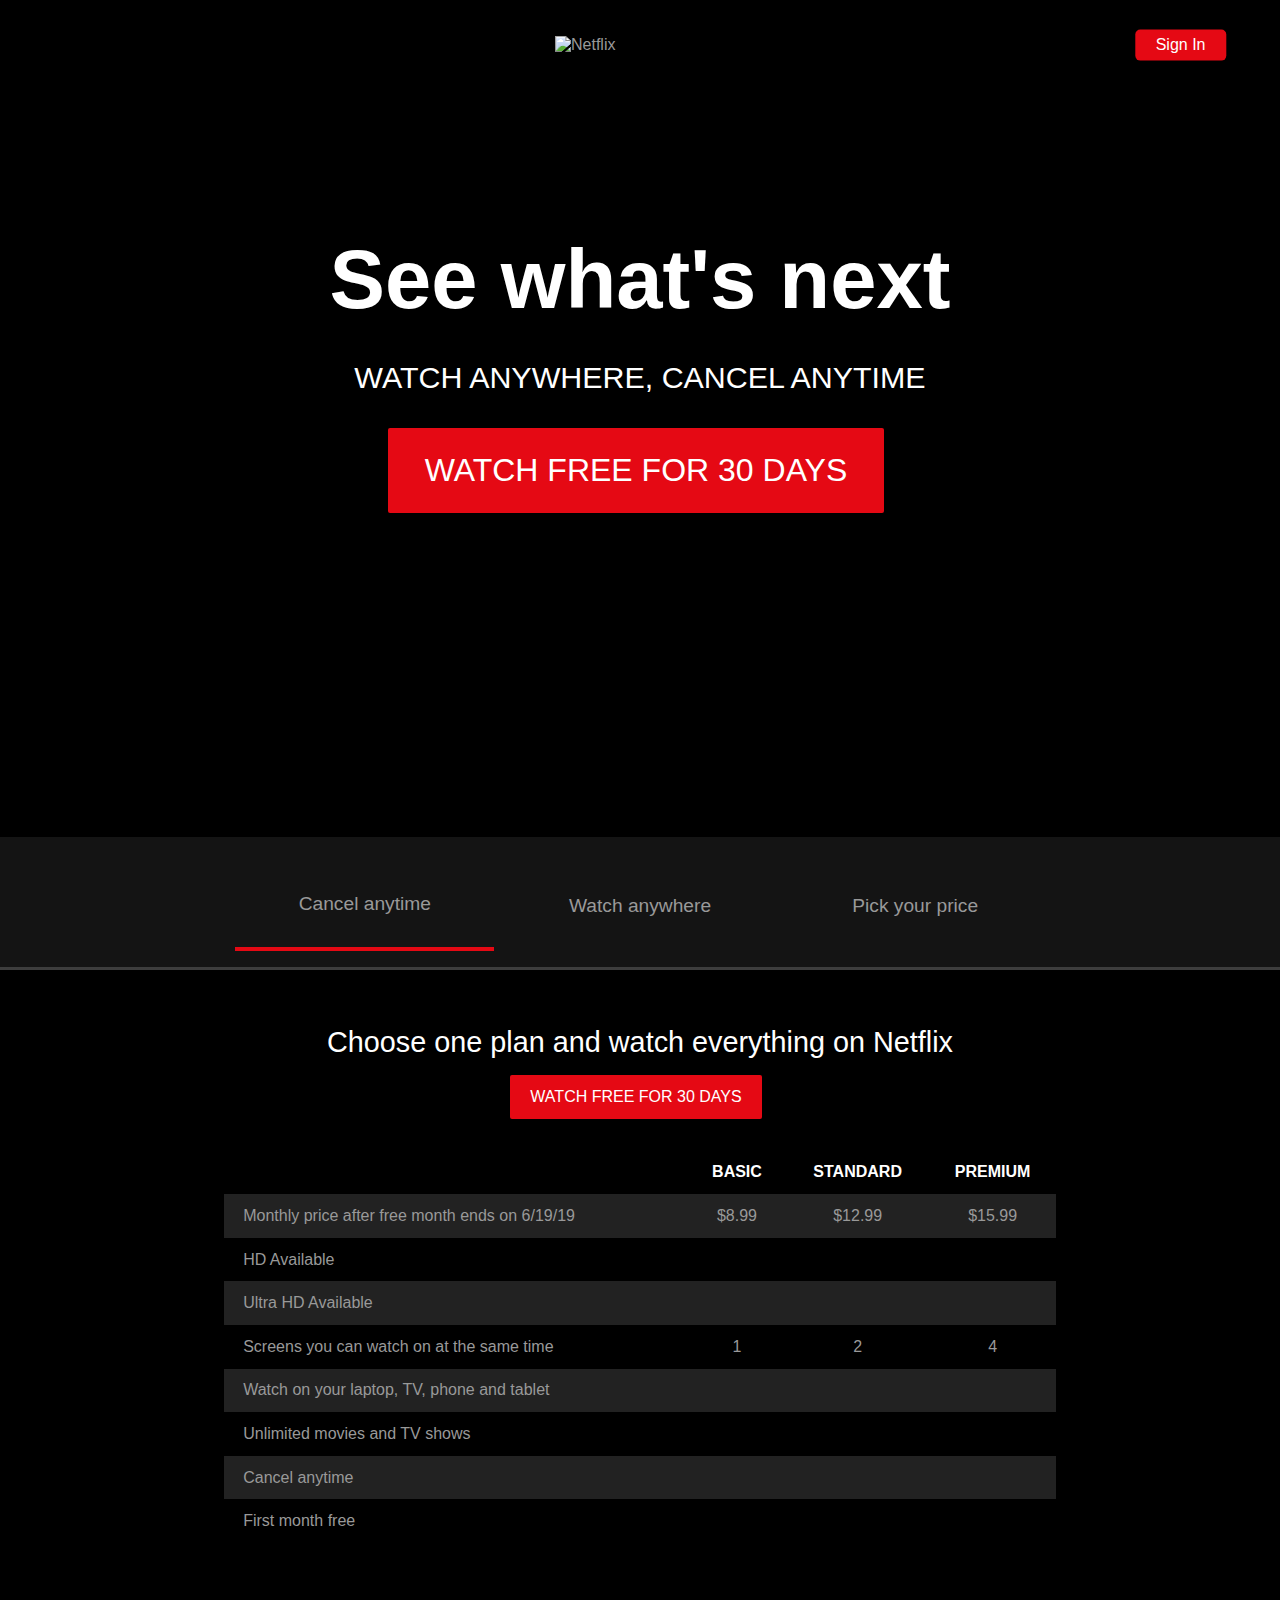
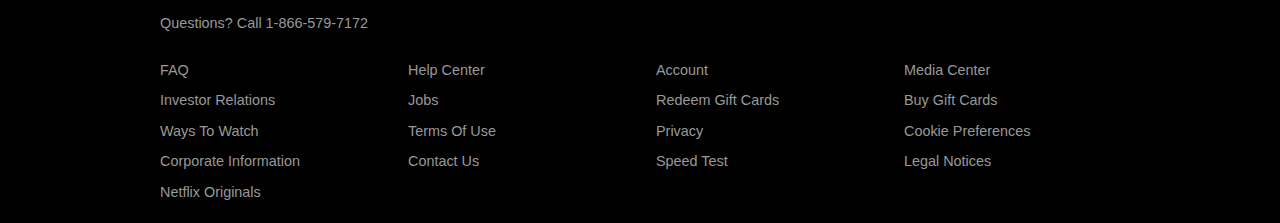
==== Traversy Media/Netflix Homepage/index.html @ e473a797 "Clone on 27th March" ====
<!DOCTYPE html>
<html lang="en">
<head>
    <meta charset="UTF-8">
    <meta http-equiv="X-UA-Compatible" content="IE=edge">
    <meta name="viewport" content="width=device-width, initial-scale=1.0">
    <link rel="stylesheet" href="styles.css">
    <link rel="stylesheet" href="https://cdnjs.cloudflare.com/ajax/libs/font-awesome/6.3.0/css/all.min.css" integrity="sha512-SzlrxWUlpfuzQ+pcUCosxcglQRNAq/DZjVsC0lE40xsADsfeQoEypE+enwcOiGjk/bSuGGKHEyjSoQ1zVisanQ==" crossorigin="anonymous" referrerpolicy="no-referrer" />
    <title>Netflix - Watch TV Shows Online, Watch Movies Online</title>
</head>
<body>
    <header class="showcase">
        <div class="showcase-top">
            <img src="https://i.ibb.co/r5krrdz/logo.png" alt="Netflix">
            <a href="https://www.netflix.com/in/Login" class="btn btn-rounded">Sign In</a>
        </div>
        <div class="showcase-content">
            <h1>See what's next</h1>
            <p>Watch anywhere, Cancel anytime</p>
            <a href="#" class="btn btn-xl">
                Watch Free For 30 days <i class="fas fa-chevron-right btn-icon"></i>
            </a>
        </div>
    </header>
    <section class="tabs">
        <div class="container">
            <div class="tab-item tab-border" id="tab-1">
                <i class="fas fa-door-open fa-3x"></i>
                <p class="hide-sm">Cancel anytime</p>
            </div>
            <div class="tab-item" id="tab-2">
                <i class="fas fa-tablet-alt fa-3x"></i>
                <p class="hide-sm">Watch anywhere</p>
            </div>
            <div class="tab-item" id="tab-1">
                <i class="fas fa-tags fa-3x"></i>
                <p class="hide-sm">Pick your price</p>
            </div>
        </div>
    </section>
    <section class="tab-content">
        <div class="container">
            <!-- tab-content-1 -->
            <!-- <div id="tab-1-content" class="tab-content-item show">
                    <div class="tab-1-content-inner">
                        <div>
                            <p class="text-lg">
                                If you decide Netflex isn't for you - no problem, No compliment,
                                Cancel online anytime.
                            </p>
                            <a href="#" class="btn btn-lg">Watch Free  For 30 Days</a>
                        </div>
                        <img src="https://i.ibb.co/J2xDJV7/tab-content-1.png" alt="Cancel Instructions">
                    </div>
            </div> -->
            <!-- tab-content-2 -->
            <!-- <div id="tab-2-content" class="tab-content-item">
                <div class="tab-2-content-top">
                    <p class="text-lg">Watch TV shows and movies anytime, anywhere - personalized for you.</p>
                    <a href="#" class="btn btn-lg">Watch Free For 30 Days</a>
                </div>

                <div class="tab-2-content-bottom">
                    <div>
                        <img src="https://i.ibb.co/DpdN7Gn/tab-content-2-1.png" alt="">
                        <p class="text-md">Watch on your TV</p>
                        <p class="text-dark">Smart TVs, PlayStation, Xbox, Chromecast, Apple TV, Blu-ray
                            players and more.</p>
                    </div>
                    <div>
                        <img src="https://i.ibb.co/R3r1SPX/tab-content-2-2.png" alt="">
                        <p class="text-md">Watch instantly or download for later</p>
                        <p class="text-dark">Available on phone and tablet, wherever you go.</p>
                    </div>
                    <div>
                        <img src="https://i.ibb.co/gDhnwWn/tab-content-2-3.png" alt="">
                        <p class="text-md">Use any computer</p>
                        <p class="text-dark">Watch right on Netflix.com</p>
                    </div>
                </div>
            </div> -->
            <!-- tab-content-3 -->
            <div id="tab-3-content" class="tab-content-item">
                <div class="text-center">
                    <p class="text-lg">Choose one plan and watch everything on Netflix</p>
                    <a href="#" class="btn btn-lg">Watch Free For 30 Days</a>
                </div>
                <table class="table">
                    <thead>
                        <tr>
                            <th></th>
                            <th>Basic</th>
                            <th>Standard</th>
                            <th>Premium</th>
                        </tr>
                    </thead>
                    <tbody>
                        <tr>
                            <td>Monthly price after free month ends on 6/19/19</td>
                            <td>$8.99</td>
                            <td>$12.99</td>
                            <td>$15.99</td>
                        </tr>
                        <tr>
                            <td>HD Available</td>
                            <td><i class="fas fa-times"></i></td>
                            <td><i class="fas fa-check"></i></td>
                            <td><i class="fas fa-check"></i></td>
                        </tr>
                        <tr>
                            <td>Ultra HD Available</td>
                            <td><i class="fas fa-times"></i></td>
                            <td><i class="fas fa-check"></i></td>
                            <td><i class="fas fa-check"></i></td>
                        </tr>
                        <tr>
                            <td>Screens you can watch on at the same time</td>
                            <td>1</td>
                            <td>2</td>
                            <td>4</td>
                        </tr>
                        <tr>
                                <td>Watch on your laptop, TV, phone and tablet</td>
								<td><i class="fas fa-check"></i></td>
								<td><i class="fas fa-check"></i></td>
								<td><i class="fas fa-check"></i></td>
						</tr>
						<tr>
								<td>Unlimited movies and TV shows</td>
								<td><i class="fas fa-check"></i></td>
								<td><i class="fas fa-check"></i></td>
								<td><i class="fas fa-check"></i></td>
						</tr>
						<tr>
								<td>Cancel anytime</td>
								<td><i class="fas fa-check"></i></td>
								<td><i class="fas fa-check"></i></td>
								<td><i class="fas fa-check"></i></td>
						</tr>
						<tr>
								<td>First month free</td>
								<td><i class="fas fa-check"></i></td>
								<td><i class="fas fa-check"></i></td>
								<td><i class="fas fa-check"></i></td>
						</tr>
                    </tbody>
                </table>
            </div>
        </div>
    </section>
    <footer class="footer">
        <p>Questions? Call 1-866-579-7172</p>
        <div class="footer-cols">
            <ul>
                <li><a href="#">FAQ</a></li>
                <li><a href="#">Investor Relations</a></li>
                <li><a href="#">Ways To Watch</a></li>
                <li><a href="#">Corporate Information</a></li>
                <li><a href="#">Netflix Originals</a></li>
            </ul>
            <ul>
                <li><a href="#">Help Center</a></li>
                <li><a href="#">Jobs</a></li>
                <li><a href="#">Terms Of Use</a></li>
                <li><a href="#">Contact Us</a></li>
            </ul>
            <ul>
                <li><a href="#">Account</a></li>
                <li><a href="#">Redeem Gift Cards</a></li>
                <li><a href="#">Privacy</a></li>
                <li><a href="#">Speed Test</a></li>
            </ul>
            <ul>
                <li><a href="#">Media Center</a></li>
                <li><a href="#">Buy Gift Cards</a></li>
                <li><a href="#">Cookie Preferences</a></li>
                <li><a href="#">Legal Notices</a></li>
            </ul>
        </div>    
    </footer>
</body>
</html>
---- Traversy Media/Netflix Homepage/styles.css ----
:root {
    --primary-color: #e50914;
    --dark-color: #141414;
}

*{
    box-sizing: border-box;
    margin: 0;
    padding: 0;
}

body{
    font-family: Arial, Helvetica, sans-serif;
    -webkit-font-smoothing: antialiased;
    background: #000;
    color: #999;
}

ul{
    list-style: none;
}

h1, h2, h3, h4{
    color: #fff;
}

a{
    color: #fff;
    text-decoration: none;
}

p{
    margin: 0.5rem 0;
}

img{
    width: 100%;
}

.showcase {
    width: 100%;
    height: 93vh;
    position: relative;
    background: url('https://i.ibb.co/vXqDmnh/background.jpg') no-repeat center center/cover;
}

.showcase::after{
    content: "";
    position: absolute;
    top: 0;
    left: 0;
    width: 100%;
    height: 100%;
    z-index: 1;
    background: rgba(0, 0, 0, 0.6);
    box-shadow: inset 120px 100px 250px #000000, inset -120px -100px 250px #000000;
}

.showcase-top{
    position: relative;
    height: 90px;
    z-index: 2;
}

.showcase-top img{
    width: 170px;
    position: absolute;
    top: 50%;
    left: 50%;
    transform: translate( -50%, -50%);
}

.showcase-top a{
    position: absolute;
    top: 50%;
    right: 0;
    transform: translate( -50%, -50%);  
}

.showcase-content{
    position: relative;
    margin: auto;
    display: flex;
    flex-direction: column;
    justify-content: center;
    align-items: center;
    text-align: center;
    margin-top: 9rem;
    z-index: 2;
}

.showcase-content h1{
    font-weight: 700;
    font-size: 5.2rem;
    line-height: 1.1;
    margin: 0 0 2rem;
}

.showcase-content p{
    text-transform: uppercase;
    color: #fff;
    font-weight: 400;
    font-size: 1.9rem;
    line-height: 1.25;
    margin: 0 0 2rem;
}

/* Tabs */
.tabs{
    background: var(--dark-color);
    padding: 1rem;
    border-bottom: 3px solid #3d3d3d;
}

.tabs .container{
    display: grid;
    grid-template-columns: repeat(3, 1fr);
    grid-gap: 1rem;
    align-items: center;
    justify-content: center;
    text-align: center;
}

.tabs .container>div:hover{
    color: #fff;
    cursor: pointer;
}

.tabs p{
    font-size: 1.2rem;
    padding-top: 0.5rem;
}
.tabs .container > div{
    padding: 1.5rem 0;
}

.tab-border{
    border-bottom: var(--primary-color) 4px solid;
}
/* Tab Content */
.tab-content{
    padding: 3rem 0;
    background: black;
    color: #fff;
}

#tab-1-content .tab-1-content-inner{
    display: grid;
    grid-template-columns: repeat(2, 1fr);
    grid-gap: 2ewm;
    align-items: center;
    justify-content: center;
}

#tab-2-content .tab-2-content-top{
    display: grid;
    grid-template-columns: 2fr 1fr;
    grid-gap: 1rem;
    justify-content: center;
    align-items: center;
}

#tab-2-content .tab-2-content-bottom{
    margin-top: 2rem;
    display: grid;
    grid-template-columns: repeat(3, 1fr);
    grid-gap: 2rem;
    justify-content: center;
    align-items: center;
    text-align: center;
}

.table{
    width: 100%;
    margin-top: 2rem;
    border-collapse: collapse;
    border-spacing: 0;
}

.table thead th{
    text-transform: uppercase;
    padding: 0.8rem;
}

.table tbody tr td{
    color: #999;
    padding: 0.8rem 1.2rem;
    text-align: center;
}

.table tbody tr td:first-child{
    text-align: left;
}

.table tbody tr:nth-child(odd){
    background: #222;
}

/* Container */
.container{
    max-width: 70%;
    margin: auto;
    overflow: hidden;
    padding:  0 2rem;
}
/* Footer */
.footer{
    max-width: 75%;
    margin: 1rem auto;
    overflow: auto;
}

.footer, .footer a{
    color:#999;
    font-size: 0.9rem;
}

.footer p{
    margin-bottom: 1.5rem;
}

.footer .footer-cols{
    display: grid;
    grid-template-columns: repeat(4, 1fr);
    grid-gap: 2rem;
}

.footer li{
    line-height: 1.9rem;
}
/* Text Styles*/
.text-xl{
    font-size: 2rem;
    margin-bottom: 1rem;
}
.text-lg{
    font-size: 1.8rem;
    margin-bottom: 1rem;
}
.text-md{
    font-size: 1.5rem;
    margin-bottom: 1rem;
}
.text-center{
    text-align: center;
}
.text-dark{
    color: #999;
}

/* Buttons */
.btn{
    display: inline-block;
    background: var(--primary-color);
    color: #fff;
    padding: 0.4rem 1.3rem;
    font-size: 1rem;
    text-align: center;
    border: none;
    cursor: pointer;
    margin-right: 0.5rem;
    outline: none;
    box-shadow: 0 1px rgba(0, 0, 0, 0.45);
    border-radius: 2px;
}

btn:hover{
    opacity: 0.9;
}

.btn-rounded{
    border-radius: 5px;
}

.btn-xl{
    font-size: 2rem;
    padding: 1.5rem 2.3rem;
    text-transform: uppercase;
}

.btn-lg{
    font-size: 1rem;
    padding: 0.8rem 1.3rem;
    text-transform: uppercase;
}

/* @media(max-width: 960px){
    .showcase{
        height: 70vh;
    }
    .hide-sm{
        display: none;
    }
} */

/* have to start here from scratch */
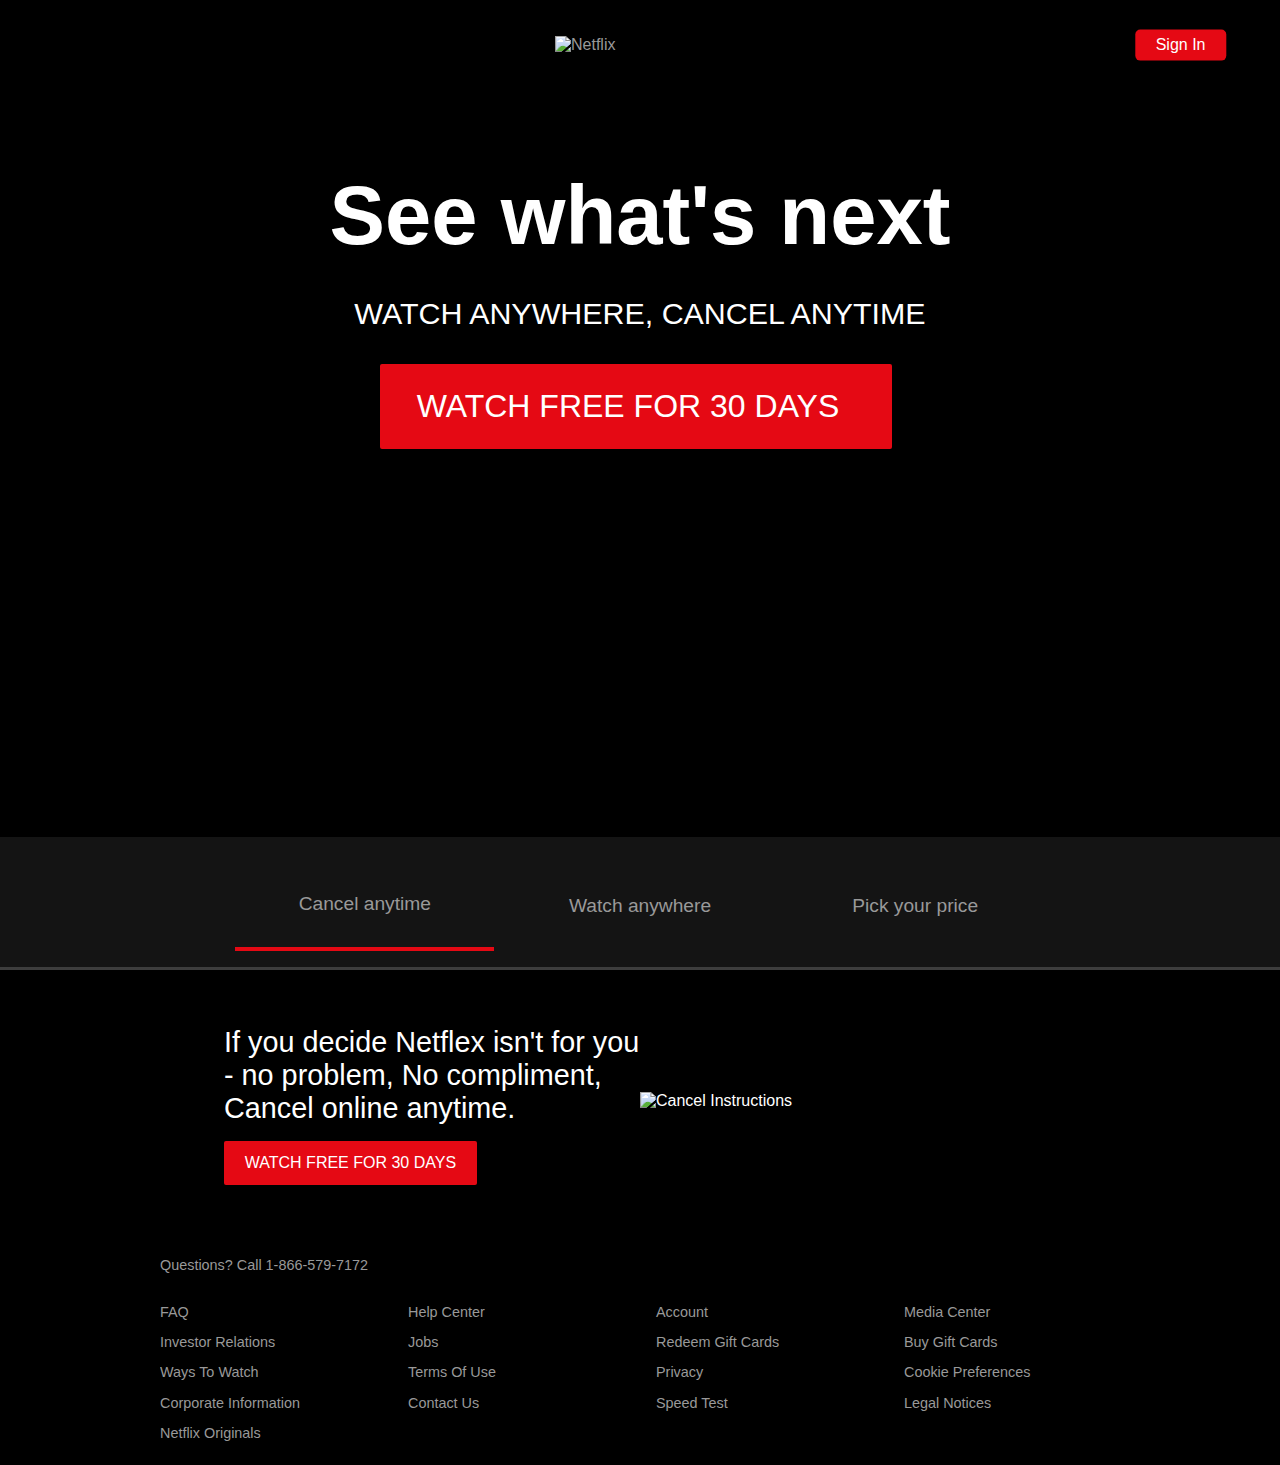
==== commit 63c48212: "Final Changes Done" ====
--- a/Traversy Media/Netflix Homepage/index.html
+++ b/Traversy Media/Netflix Homepage/index.html
@@ -32,7 +32,7 @@
                 <i class="fas fa-tablet-alt fa-3x"></i>
                 <p class="hide-sm">Watch anywhere</p>
             </div>
-            <div class="tab-item" id="tab-1">
+            <div class="tab-item" id="tab-3">
                 <i class="fas fa-tags fa-3x"></i>
                 <p class="hide-sm">Pick your price</p>
             </div>
@@ -41,7 +41,7 @@
     <section class="tab-content">
         <div class="container">
             <!-- tab-content-1 -->
-            <!-- <div id="tab-1-content" class="tab-content-item show">
+            <div id="tab-1-content" class="tab-content-item show">
                     <div class="tab-1-content-inner">
                         <div>
                             <p class="text-lg">
@@ -52,9 +52,9 @@
                         </div>
                         <img src="https://i.ibb.co/J2xDJV7/tab-content-1.png" alt="Cancel Instructions">
                     </div>
-            </div> -->
+            </div>
             <!-- tab-content-2 -->
-            <!-- <div id="tab-2-content" class="tab-content-item">
+            <div id="tab-2-content" class="tab-content-item">
                 <div class="tab-2-content-top">
                     <p class="text-lg">Watch TV shows and movies anytime, anywhere - personalized for you.</p>
                     <a href="#" class="btn btn-lg">Watch Free For 30 Days</a>
@@ -78,7 +78,7 @@
                         <p class="text-dark">Watch right on Netflix.com</p>
                     </div>
                 </div>
-            </div> -->
+            </div>
             <!-- tab-content-3 -->
             <div id="tab-3-content" class="tab-content-item">
                 <div class="text-center">
@@ -178,5 +178,6 @@
             </ul>
         </div>    
     </footer>
+    <script src="main.js"></script>
 </body>
 </html>--- a/Traversy Media/Netflix Homepage/styles.css
+++ b/Traversy Media/Netflix Homepage/styles.css
@@ -85,7 +85,7 @@
     justify-content: center;
     align-items: center;
     text-align: center;
-    margin-top: 9rem;
+    margin-top: 5rem;
     z-index: 2;
 }
 
@@ -143,7 +143,15 @@
     background: black;
     color: #fff;
 }
-
+/* Hide content initially */
+#tab-1-content,
+#tab-2-content,
+#tab-3-content{
+    display: none;
+}
+.show{
+    display: block !important;
+}
 #tab-1-content .tab-1-content-inner{
     display: grid;
     grid-template-columns: repeat(2, 1fr);
@@ -283,14 +291,59 @@
     padding: 0.8rem 1.3rem;
     text-transform: uppercase;
 }
-
-/* @media(max-width: 960px){
+.btn-icon{
+    margin-left: 1rem;
+}
+@media(max-width: 960px){
     .showcase{
         height: 70vh;
     }
     .hide-sm{
         display: none;
     }
-} */
-
-/* have to start here from scratch */+    .showcase-top img{
+        top:30%;
+        left: 5%;
+        transform: translate(0);;
+    }
+    .showcase-content h1{
+        font-size: 3.7rem;
+        line-height: 1;
+    }
+    .showcase-content p{
+        font-size: 1.5rem;
+    }
+    .footer .footer-cols{
+        grid-template-columns: repeat(2, 1fr);
+    }
+    .btn-xl{
+        font-size: 1.5rem;
+        padding: 1.4rem 2rem;
+    }
+    .text-xl{
+        font-size: 1.5rem;
+    }
+    .text-lg{
+        font-size: 1.3rem;
+    }
+    .text-md{
+        font-size: 1rem;
+    }
+
+}
+@media(max-width: 700px){
+    .showcase::after{
+        box-shadow: inset 80px 80px 250px #000000, inset -80px -80px 250px #000000;
+    }
+    #tab-1-content .tab-1-content-inner{
+        grid-template-columns: 1fr;
+        text-align: center;
+    }
+    #tab-2-content .tab-2-content-top{
+        display: block;
+        text-align: center;
+    }
+    #tab-2-content .tab-2-content-bottom{
+        grid-template-columns: 1fr;
+    }
+}
